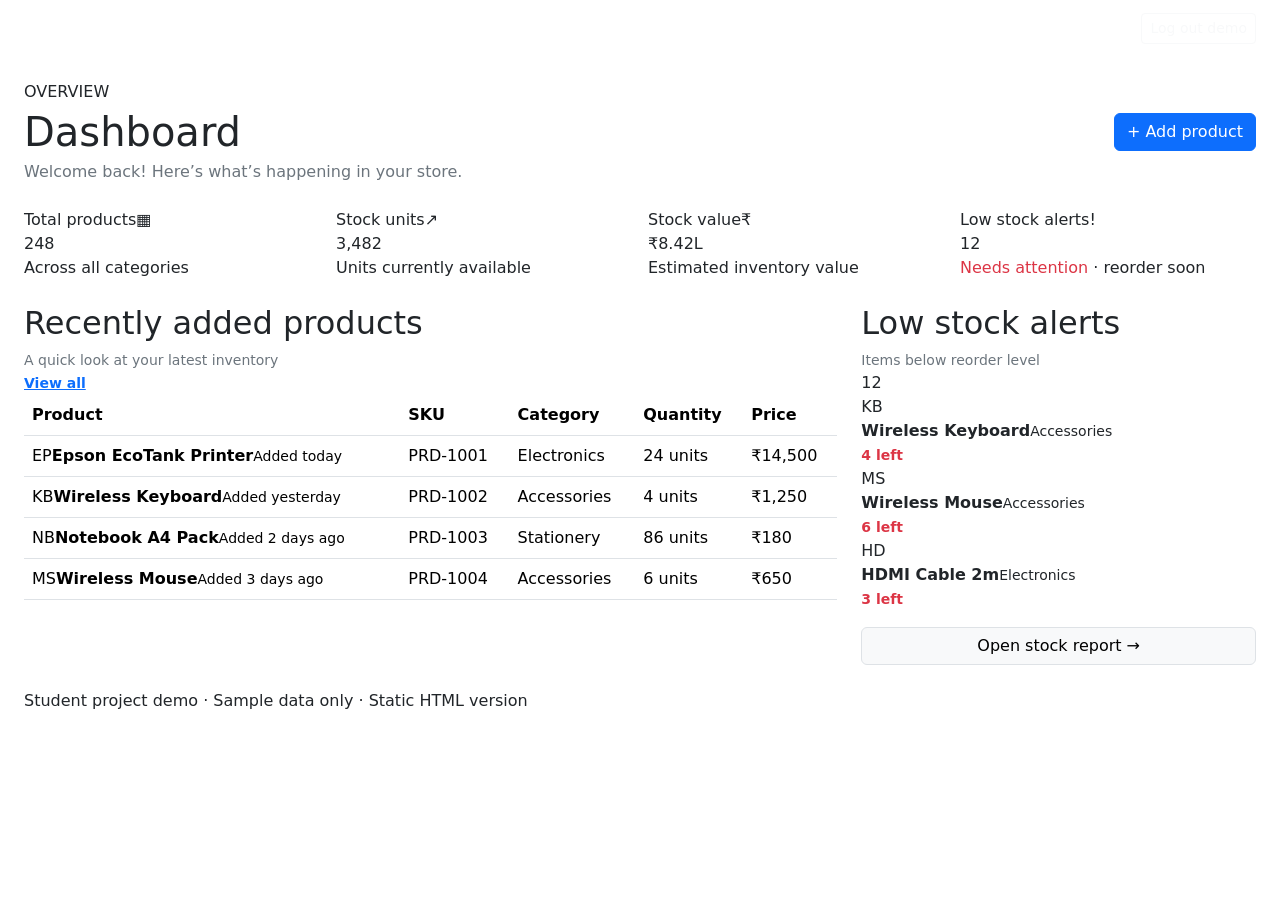
==== index.html @ fde064e7 "Add files via upload" ====
<!doctype html>
<html lang="en">
<head>
  <meta charset="utf-8">
  <meta name="viewport" content="width=device-width, initial-scale=1">
  <title>InventoryPro | Dashboard</title>
  <link href="https://cdn.jsdelivr.net/npm/bootstrap@5.3.3/dist/css/bootstrap.min.css" rel="stylesheet">
  <link href="assets/css/style.css" rel="stylesheet">
</head>
<body>
<nav class="navbar navbar-expand-lg navbar-dark app-navbar">
  <div class="container-fluid px-lg-4">
    <a class="navbar-brand fw-bold" href="index.html"><span class="brand-mark">I</span> InventoryPro</a>
    <button class="navbar-toggler" type="button" data-bs-toggle="collapse" data-bs-target="#mainNav" aria-controls="mainNav" aria-expanded="false" aria-label="Toggle navigation"><span class="navbar-toggler-icon"></span></button>
    <div class="collapse navbar-collapse" id="mainNav">
      <ul class="navbar-nav me-auto mb-2 mb-lg-0 ms-lg-4">
        <li class="nav-item"><a class="nav-link active" href="index.html">Dashboard</a></li>
        <li class="nav-item"><a class="nav-link" href="products.html">Products</a></li>
        <li class="nav-item"><a class="nav-link" href="categories.html">Categories</a></li>
        <li class="nav-item"><a class="nav-link" href="suppliers.html">Suppliers</a></li>
        <li class="nav-item"><a class="nav-link" href="report.html">Stock Report</a></li>
      </ul>
      <a class="btn btn-outline-light btn-sm" href="login.html">Log out demo</a>
    </div>
  </div>
</nav>
<main class="container-fluid px-lg-4 py-4">
  <div class="d-flex flex-wrap justify-content-between align-items-center gap-3 mb-4">
    <div><p class="eyebrow mb-1">OVERVIEW</p><h1 class="page-title mb-1">Dashboard</h1><p class="text-secondary mb-0">Welcome back! Here’s what’s happening in your store.</p></div>
    <a href="product-form.html" class="btn btn-primary">+ Add product</a>
  </div>
  <div class="row g-3 mb-4">
    <div class="col-12 col-sm-6 col-xl-3"><div class="stat-card"><div class="stat-top"><span>Total products</span><span class="stat-icon blue">▦</span></div><div class="stat-number">248</div><div class="stat-foot">Across all categories</div></div></div>
    <div class="col-12 col-sm-6 col-xl-3"><div class="stat-card"><div class="stat-top"><span>Stock units</span><span class="stat-icon green">↗</span></div><div class="stat-number">3,482</div><div class="stat-foot">Units currently available</div></div></div>
    <div class="col-12 col-sm-6 col-xl-3"><div class="stat-card"><div class="stat-top"><span>Stock value</span><span class="stat-icon purple">₹</span></div><div class="stat-number">₹8.42L</div><div class="stat-foot">Estimated inventory value</div></div></div>
    <div class="col-12 col-sm-6 col-xl-3"><div class="stat-card"><div class="stat-top"><span>Low stock alerts</span><span class="stat-icon orange">!</span></div><div class="stat-number">12</div><div class="stat-foot"><span class="text-danger">Needs attention</span> · reorder soon</div></div></div>
  </div>
  <div class="row g-4">
    <div class="col-12 col-xl-8"><section class="panel h-100"><div class="panel-heading"><div><h2 class="section-title">Recently added products</h2><p class="text-secondary small mb-0">A quick look at your latest inventory</p></div><a class="small fw-semibold" href="products.html">View all</a></div>
      <div class="table-responsive"><table class="table align-middle app-table mb-0"><thead><tr><th>Product</th><th>SKU</th><th>Category</th><th>Quantity</th><th>Price</th></tr></thead><tbody>
      <tr><td><div class="product-cell"><span class="product-avatar av-blue">EP</span><span><strong>Epson EcoTank Printer</strong><small>Added today</small></span></div></td><td>PRD-1001</td><td>Electronics</td><td><span class="quantity-pill good">24 units</span></td><td>₹14,500</td></tr>
      <tr><td><div class="product-cell"><span class="product-avatar av-violet">KB</span><span><strong>Wireless Keyboard</strong><small>Added yesterday</small></span></div></td><td>PRD-1002</td><td>Accessories</td><td><span class="quantity-pill low">4 units</span></td><td>₹1,250</td></tr>
      <tr><td><div class="product-cell"><span class="product-avatar av-green">NB</span><span><strong>Notebook A4 Pack</strong><small>Added 2 days ago</small></span></div></td><td>PRD-1003</td><td>Stationery</td><td><span class="quantity-pill good">86 units</span></td><td>₹180</td></tr>
      <tr><td><div class="product-cell"><span class="product-avatar av-orange">MS</span><span><strong>Wireless Mouse</strong><small>Added 3 days ago</small></span></div></td><td>PRD-1004</td><td>Accessories</td><td><span class="quantity-pill low">6 units</span></td><td>₹650</td></tr>
      </tbody></table></div>
    </section></div>
    <div class="col-12 col-xl-4"><section class="panel h-100"><div class="panel-heading"><div><h2 class="section-title">Low stock alerts</h2><p class="text-secondary small mb-0">Items below reorder level</p></div><span class="alert-count">12</span></div>
      <div class="alert-row"><span class="product-avatar av-violet">KB</span><div class="flex-grow-1"><strong>Wireless Keyboard</strong><small>Accessories</small></div><span class="text-danger fw-semibold small">4 left</span></div>
      <div class="alert-row"><span class="product-avatar av-orange">MS</span><div class="flex-grow-1"><strong>Wireless Mouse</strong><small>Accessories</small></div><span class="text-danger fw-semibold small">6 left</span></div>
      <div class="alert-row"><span class="product-avatar av-blue">HD</span><div class="flex-grow-1"><strong>HDMI Cable 2m</strong><small>Electronics</small></div><span class="text-danger fw-semibold small">3 left</span></div>
      <a href="report.html" class="btn btn-light border w-100 mt-3">Open stock report →</a>
    </section></div>
  </div>
  <p class="demo-note mt-4 mb-0">Student project demo · Sample data only · Static HTML version</p>
</main>
<script src="https://cdn.jsdelivr.net/npm/bootstrap@5.3.3/dist/js/bootstrap.bundle.min.js"></script>
</body></html>
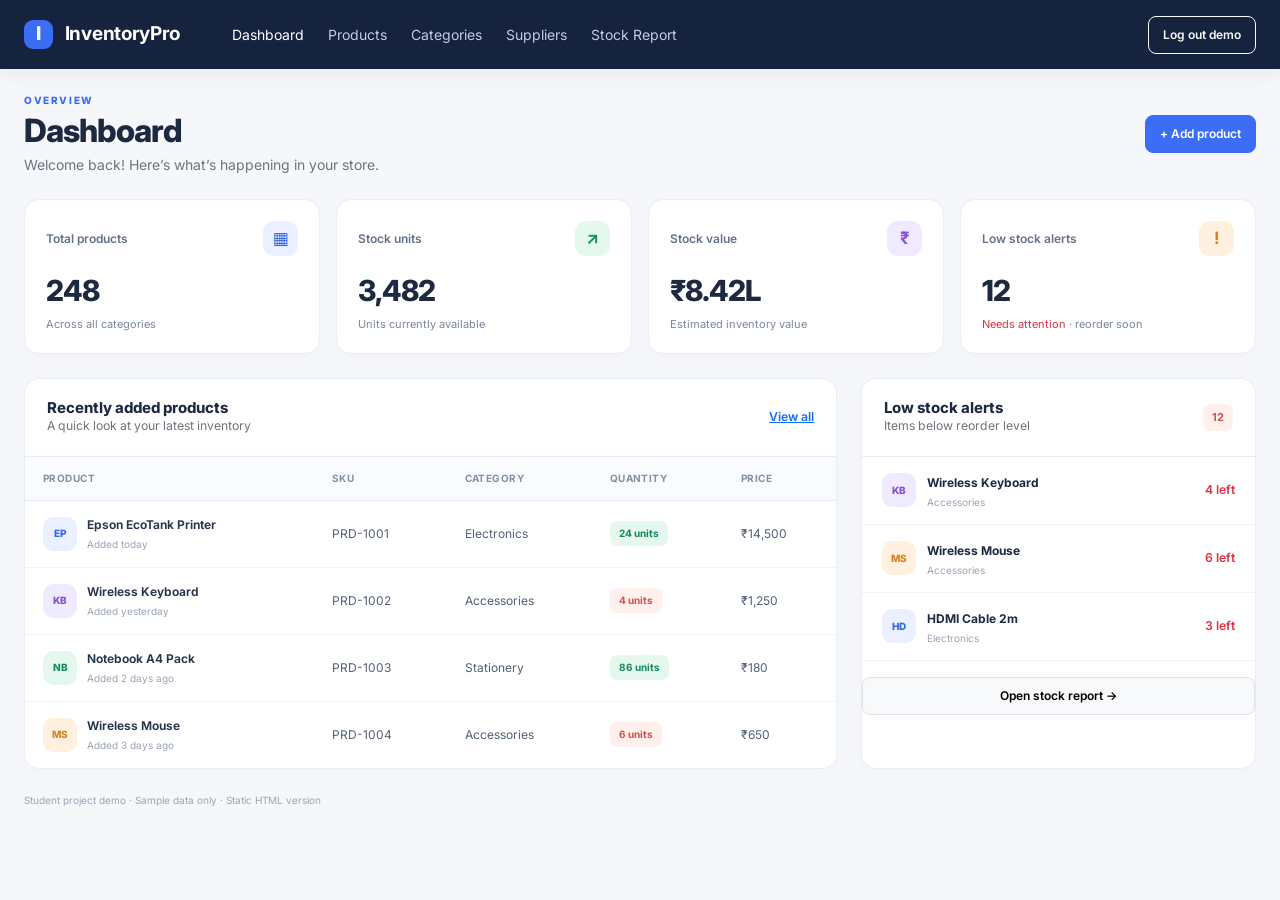
==== commit 6a4ef4b3: "ok dn" ====
--- a/index.html
+++ b/index.html
@@ -5,7 +5,7 @@
   <meta name="viewport" content="width=device-width, initial-scale=1">
   <title>InventoryPro | Dashboard</title>
   <link href="https://cdn.jsdelivr.net/npm/bootstrap@5.3.3/dist/css/bootstrap.min.css" rel="stylesheet">
-  <link href="assets/css/style.css" rel="stylesheet">
+  <link href="style.css" rel="stylesheet">
 </head>
 <body>
 <nav class="navbar navbar-expand-lg navbar-dark app-navbar">
--- a/style.css
+++ b/style.css
@@ -0,0 +1,4 @@
+@import url('https://fonts.googleapis.com/css2?family=Inter:wght@400;500;600;700;800&display=swap');
+:root{--navy:#15233f;--primary:#3b6df6;--ink:#1c2940;--muted:#7c879b;--line:#e8edf5;--surface:#fff;--page:#f5f7fb}
+*{box-sizing:border-box}body{font-family:Inter,system-ui,-apple-system,Segoe UI,sans-serif;background:var(--page);color:var(--ink);font-size:14px}.app-navbar{background:var(--navy);padding:15px 0;box-shadow:0 4px 18px #10204012}.navbar-brand{letter-spacing:-.3px;font-size:19px}.brand-mark{display:inline-flex;align-items:center;justify-content:center;background:var(--primary);width:29px;height:29px;border-radius:9px;color:white;font-weight:800;margin-right:8px}.brand-mark-lg{width:48px;height:48px;font-size:25px;margin:0}.navbar .nav-link{color:#c4cde0;padding-left:12px!important;padding-right:12px!important}.navbar .nav-link:hover,.navbar .nav-link.active{color:#fff}.page-title{font-size:clamp(25px,3vw,32px);font-weight:800;letter-spacing:-1px}.eyebrow{font-size:10px;font-weight:800;letter-spacing:1.6px;color:var(--primary)}.stat-card,.panel{background:var(--surface);border:1px solid var(--line);border-radius:15px;box-shadow:0 3px 15px #192d4c05}.stat-card{padding:21px;height:100%}.stat-top{display:flex;justify-content:space-between;align-items:center;color:#657189;font-size:12px;font-weight:600}.stat-icon{width:35px;height:35px;border-radius:11px;display:grid;place-items:center;font-size:17px;font-weight:700}.blue{background:#eaf0ff;color:#3767e8}.green{background:#e5f8ef;color:#16945d}.purple{background:#f1eaff;color:#8651d6}.orange{background:#fff0df;color:#d78321}.stat-number{font-size:29px;font-weight:800;letter-spacing:-1px;margin-top:13px}.stat-foot{font-size:11px;color:var(--muted);margin-top:3px}.panel{overflow:hidden}.panel-heading{padding:20px 22px;display:flex;align-items:center;justify-content:space-between;gap:12px;border-bottom:1px solid var(--line)}.section-title{font-size:15px;font-weight:750;margin:0}.app-table{font-size:12px}.app-table thead th{font-size:10px;letter-spacing:.45px;text-transform:uppercase;color:#8490a4;background:#fafbfe;border-bottom:1px solid var(--line);padding:14px 18px;white-space:nowrap}.app-table tbody td{padding:15px 18px;border-color:#eef1f6;color:#526078;white-space:nowrap}.app-table tbody tr:last-child td{border-bottom:0}.app-table strong{color:#26344c;font-weight:650}.product-cell{display:flex;align-items:center;gap:10px}.product-cell small,.alert-row small{display:block;font-size:10px;color:#9aa4b5;margin-top:3px}.product-avatar{display:inline-flex;align-items:center;justify-content:center;flex-shrink:0;width:34px;height:34px;border-radius:10px;font-size:10px;font-weight:800}.av-blue{background:#eaf0ff;color:#3567e8}.av-violet{background:#f0eaff;color:#8051d4}.av-green{background:#e5f8ef;color:#168d59}.av-orange{background:#fff0df;color:#d78321}.quantity-pill{display:inline-block;padding:5px 9px;border-radius:7px;font-size:10px;font-weight:700}.quantity-pill.good{background:#e5f8ef;color:#18895b}.quantity-pill.low{background:#fff0ed;color:#d45145}.alert-count{background:#fff0ed;color:#d45145;border-radius:8px;padding:5px 9px;font-size:11px;font-weight:700}.alert-row{display:flex;align-items:center;gap:11px;padding:14px 20px;border-bottom:1px solid #eef1f6}.alert-row strong{font-size:12px}.btn{font-weight:600;border-radius:8px;font-size:12px;padding:9px 14px}.btn-primary{background:var(--primary);border-color:var(--primary)}.btn-primary:hover{background:#2c5ce0;border-color:#2c5ce0}.form-control,.form-select{border-color:#dfe5ef;border-radius:8px;font-size:13px;padding:10px 12px}.form-control:focus,.form-select:focus{border-color:#8ca9ff;box-shadow:0 0 0 .2rem #3b6df620}.form-label{font-size:12px;font-weight:650;color:#46536a}.panel-footer{padding:14px 20px;display:flex;align-items:center;justify-content:space-between;font-size:11px;color:#7c879b}.page-link{font-size:11px}.demo-note{font-size:10px;color:#9aa4b5}.login-page{background:radial-gradient(circle at 20% 15%,#e8efff 0,transparent 35%),var(--page)}.login-card{background:#fff;border:1px solid var(--line);border-radius:20px;padding:36px;width:100%;max-width:430px;box-shadow:0 15px 50px #15233f12}.login-card .form-control{font-size:14px}.login-card a{color:var(--primary);text-decoration:none;font-weight:600}@media(max-width:575px){.stat-card{padding:16px}.stat-number{font-size:25px}.panel-heading{padding:16px}.app-table tbody td{padding:12px}.login-card{padding:25px}}
+@media print{.app-navbar,.btn{display:none!important}body{background:#fff}.panel,.stat-card{box-shadow:none}}
